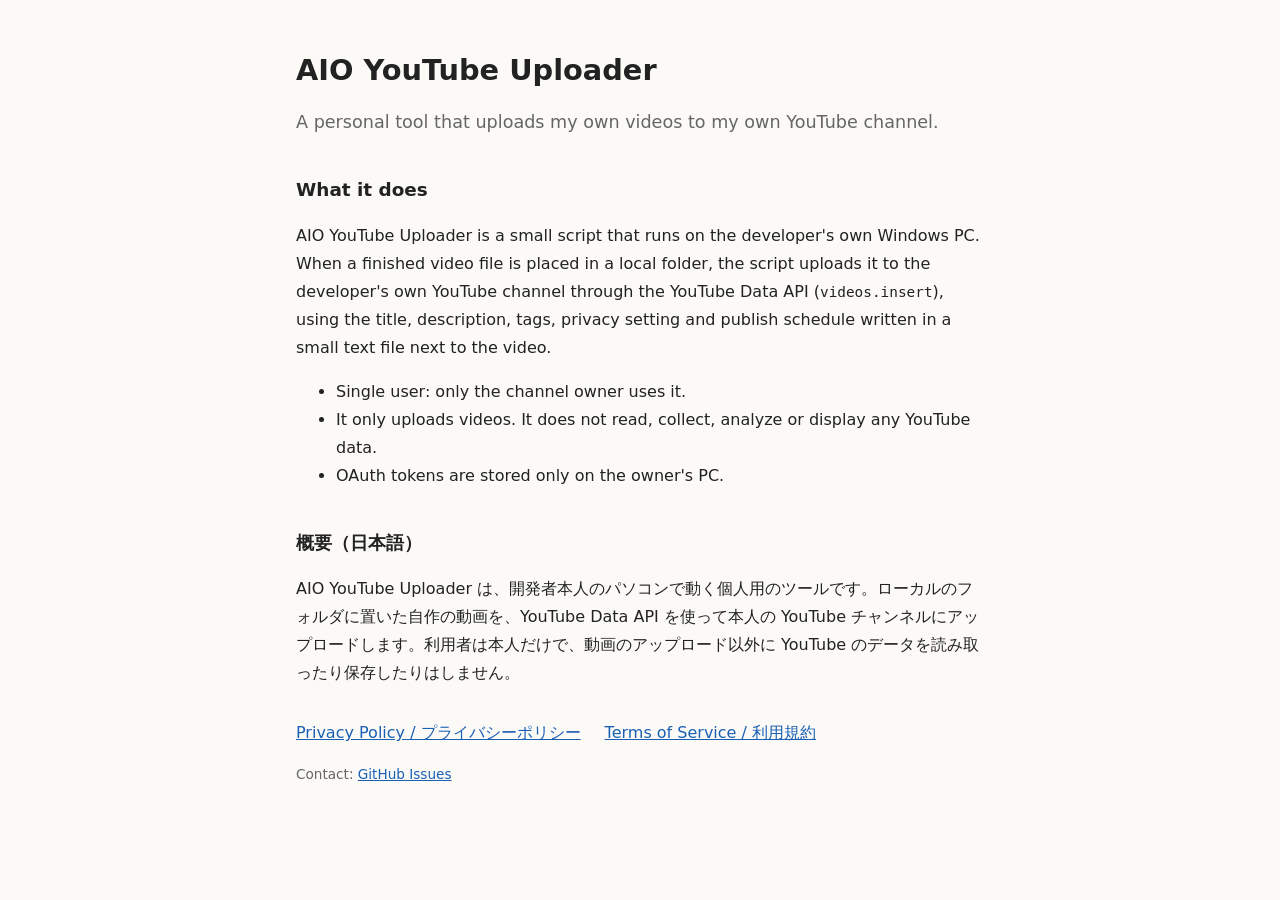
==== index.html @ c2608fd1 "Add homepage, privacy policy and terms for AIO YouTube Uploader Co-Authored-By: Claude Opus 5.5 <nor" ====
<!doctype html>
<html lang="en">
<head>
<meta charset="utf-8">
<meta name="viewport" content="width=device-width, initial-scale=1">
<title>AIO YouTube Uploader</title>
<link rel="stylesheet" href="style.css">
</head>
<body>
<main>
  <h1>AIO YouTube Uploader</h1>
  <p class="lead">A personal tool that uploads my own videos to my own YouTube channel.</p>

  <h2>What it does</h2>
  <p>AIO YouTube Uploader is a small script that runs on the developer's own Windows PC. When a finished video file is placed in a local folder, the script uploads it to the developer's own YouTube channel through the YouTube Data API (<code>videos.insert</code>), using the title, description, tags, privacy setting and publish schedule written in a small text file next to the video.</p>
  <ul>
    <li>Single user: only the channel owner uses it.</li>
    <li>It only uploads videos. It does not read, collect, analyze or display any YouTube data.</li>
    <li>OAuth tokens are stored only on the owner's PC.</li>
  </ul>

  <h2>概要（日本語）</h2>
  <p>AIO YouTube Uploader は、開発者本人のパソコンで動く個人用のツールです。ローカルのフォルダに置いた自作の動画を、YouTube Data API を使って本人の YouTube チャンネルにアップロードします。利用者は本人だけで、動画のアップロード以外に YouTube のデータを読み取ったり保存したりはしません。</p>

  <p class="links">
    <a href="privacy.html">Privacy Policy / プライバシーポリシー</a>
    <a href="terms.html">Terms of Service / 利用規約</a>
  </p>
  <p class="small">Contact: <a href="https://github.com/aioia00/aioia00.github.io/issues">GitHub Issues</a></p>
</main>
</body>
</html>
---- style.css ----
:root { --bg: #fbfaf7; --fg: #222; --muted: #666; --link: #1a5fb4; --line: #ddd; }
@media (prefers-color-scheme: dark) {
  :root { --bg: #17181a; --fg: #e8e6e3; --muted: #9a9a9a; --link: #8ab4f8; --line: #333; }
}
* { box-sizing: border-box; }
body { margin: 0; background: var(--bg); color: var(--fg);
  font: 16px/1.75 system-ui, -apple-system, "Segoe UI", "Hiragino Sans", "Yu Gothic UI", sans-serif; }
main { max-width: 720px; margin: 0 auto; padding: 40px 16px 64px; }
h1 { font-size: 1.8rem; line-height: 1.3; margin: 0.4em 0; }
h2 { font-size: 1.15rem; margin-top: 2em; }
a { color: var(--link); }
code { font-size: 0.9em; overflow-wrap: anywhere; }
hr { border: 0; border-top: 1px solid var(--line); margin: 3em 0 1em; }
.lead { font-size: 1.1rem; color: var(--muted); }
.small { font-size: 0.85rem; color: var(--muted); }
.links { display: flex; flex-wrap: wrap; gap: 8px 24px; margin-top: 2em; }
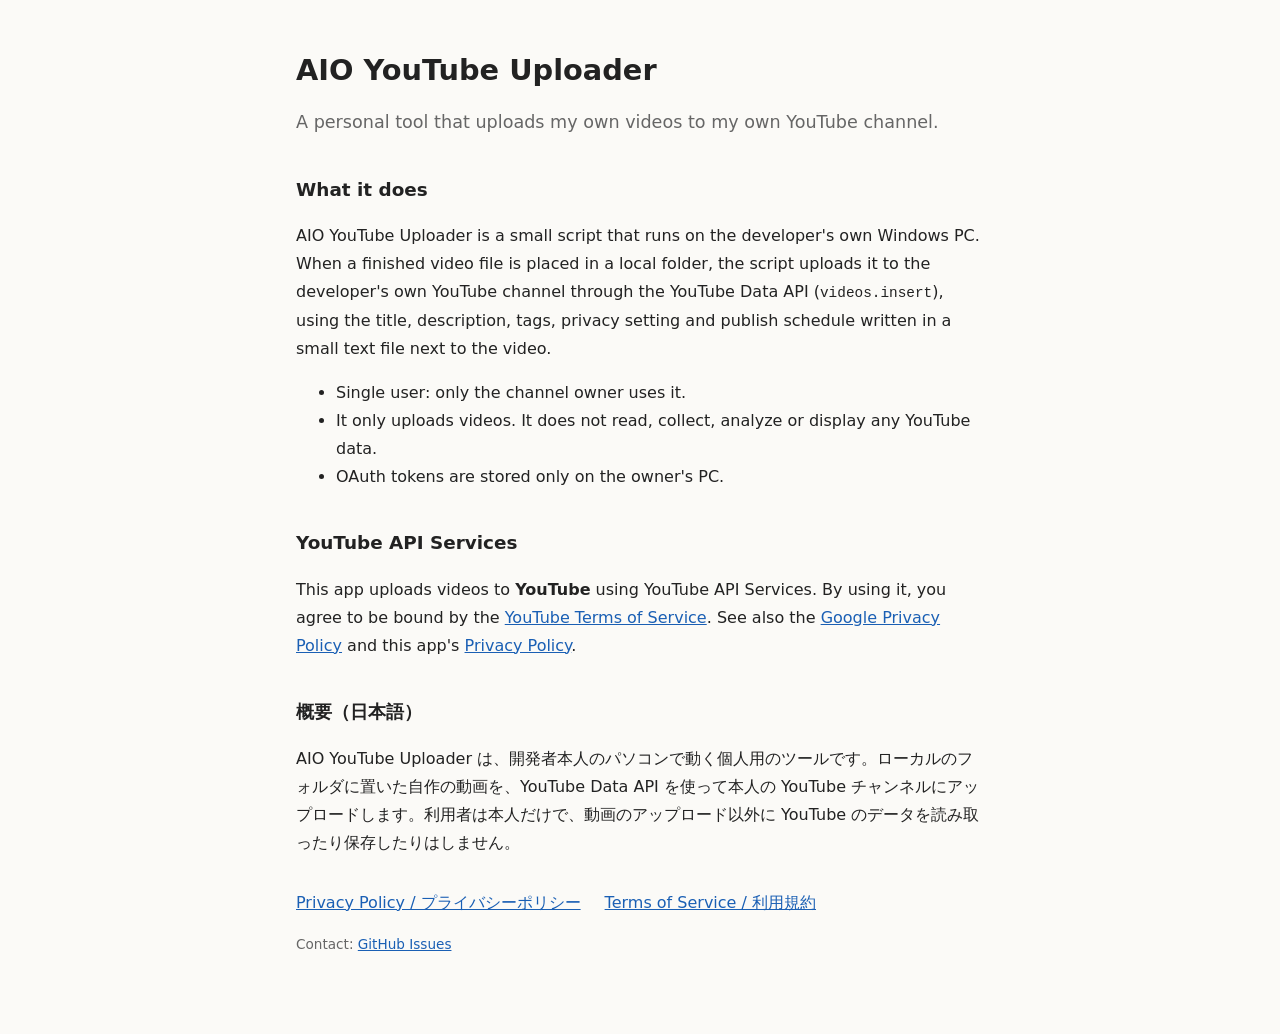
==== commit 09ba50ef: "Show YouTube API Services notice on homepage Co-Authored-By: Claude Opus 5.5 <noreply@anthropic.com>" ====
--- a/index.html
+++ b/index.html
@@ -19,6 +19,9 @@
     <li>OAuth tokens are stored only on the owner's PC.</li>
   </ul>
 
+  <h2>YouTube API Services</h2>
+  <p>This app uploads videos to <strong>YouTube</strong> using YouTube API Services. By using it, you agree to be bound by the <a href="https://www.youtube.com/t/terms">YouTube Terms of Service</a>. See also the <a href="https://policies.google.com/privacy">Google Privacy Policy</a> and this app's <a href="privacy.html">Privacy Policy</a>.</p>
+
   <h2>概要（日本語）</h2>
   <p>AIO YouTube Uploader は、開発者本人のパソコンで動く個人用のツールです。ローカルのフォルダに置いた自作の動画を、YouTube Data API を使って本人の YouTube チャンネルにアップロードします。利用者は本人だけで、動画のアップロード以外に YouTube のデータを読み取ったり保存したりはしません。</p>
 
